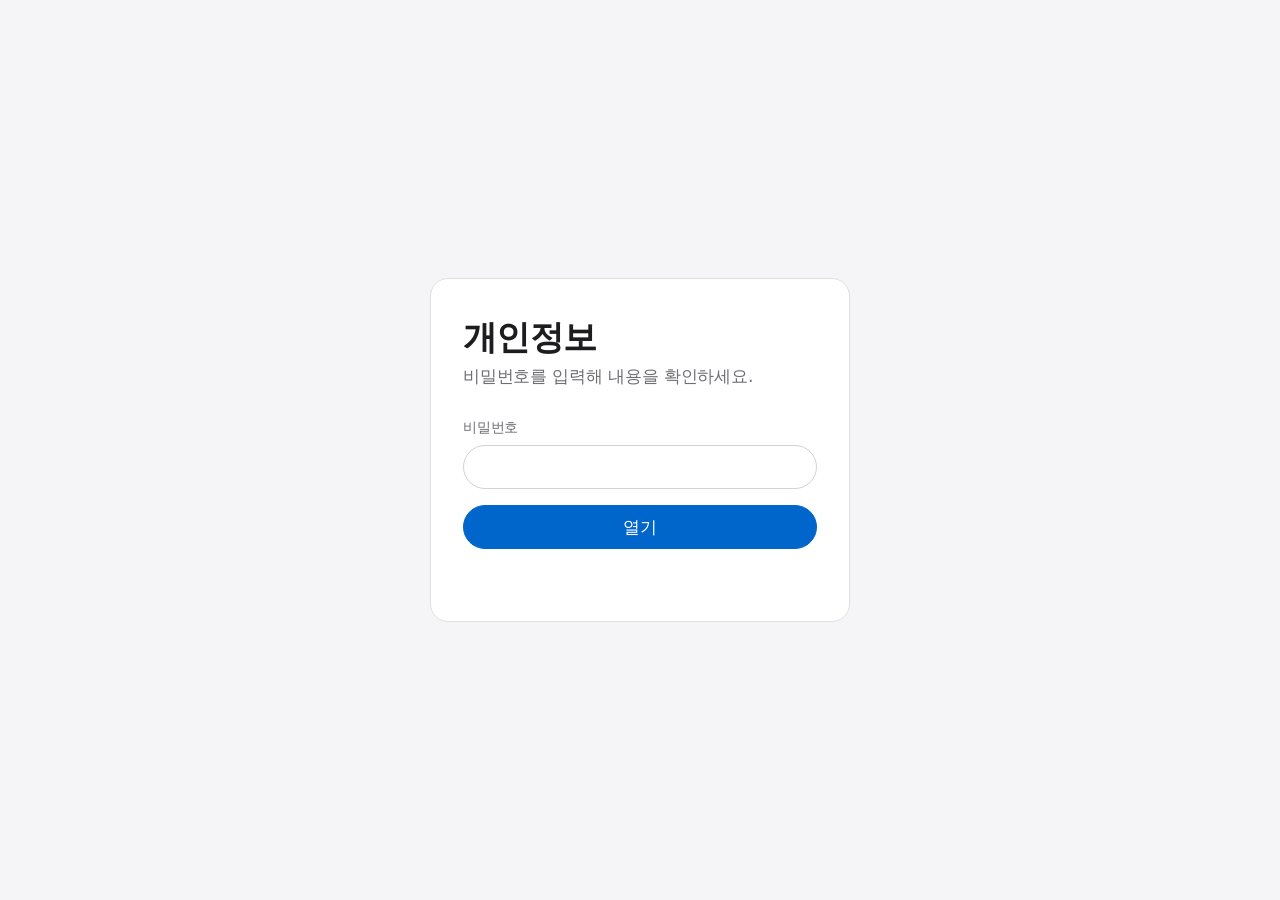
==== index.html @ 7af0570a "Load screen from src/ via API, drop template build" ====
<!doctype html><html lang="ko"><head><meta charset="utf-8"><meta name="viewport" content="width=device-width,initial-scale=1"><meta name="referrer" content="same-origin"><title>개인정보</title><link rel="icon" type="image/svg+xml" href="favicon.svg"><style>
*{box-sizing:border-box}[hidden]{display:none!important}body{margin:0;background:#f5f5f7;color:#1d1d1f;font:17px/1.47 'SF Pro Text',system-ui,-apple-system,BlinkMacSystemFont,'Apple SD Gothic Neo','Noto Sans KR',sans-serif;letter-spacing:-.01em;-webkit-font-smoothing:antialiased}#lockPanel{min-height:100dvh;display:grid;place-items:center;padding:24px}.card{width:min(100%,420px);background:#fff;border:1px solid #e0e0e0;border-radius:18px;padding:40px 32px}h1,h2{font-family:'SF Pro Display',system-ui,-apple-system,BlinkMacSystemFont,'Apple SD Gothic Neo',sans-serif;font-weight:600;letter-spacing:-.022em}h1{font-size:34px;line-height:1.1;margin:0 0 8px}h2{font-size:21px;margin:0 0 8px}p{margin:0;color:#6e6e73}label{display:block;font-size:14px;color:#6e6e73;margin-top:28px}input{width:100%;height:44px;padding:0 20px;margin:8px 0 16px;font:inherit;border:1px solid #d2d2d7;border-radius:999px;background:#fff}input:focus{outline:2px solid #0071e3;outline-offset:1px;border-color:transparent}button{min-height:44px;padding:0 22px;font:inherit;border:1px solid #d2d2d7;background:#fff;color:#0066cc;border-radius:999px;cursor:pointer;transition:transform .1s}button:active:not(:disabled){transform:scale(.95)}button:focus-visible{outline:2px solid #0071e3;outline-offset:1px}button.primary{background:#0066cc;border-color:#0066cc;color:#fff}button:disabled{opacity:.45;cursor:wait}.wide{width:100%}.small{font-size:13px}.row{display:flex;justify-content:flex-end;gap:8px}#viewer{display:block;border:0;width:100%;height:100dvh;min-height:0}dialog{width:min(92vw,480px);padding:32px;border:1px solid #e0e0e0;border-radius:18px}dialog::backdrop{background:rgba(0,0,0,.48);-webkit-backdrop-filter:blur(8px);backdrop-filter:blur(8px)}#unlockStatus{min-height:20px;color:#c4291c;margin-top:12px;font-size:14px}@media(max-width:640px){.card{padding:32px 24px}h1{font-size:28px}}
</style></head><body><section id="lockPanel"><div class="card"><h1>개인정보</h1><p>비밀번호를 입력해 내용을 확인하세요.</p><form id="unlockForm"><label for="password">비밀번호</label><input id="password" type="password" autocomplete="current-password" required><button id="unlock" class="primary wide">열기</button><div id="unlockStatus" role="status" aria-live="polite"></div></form></div></section><section id="workspace" hidden><iframe id="viewer" title="개인정보 관리 화면"></iframe></section><dialog id="githubAuth"><form method="dialog"><h2>GitHub 저장 연결</h2><p class="small">저장할 때 <b id="repoName"></b> 저장소의 Contents 읽기·쓰기 권한이 있는 토큰이 필요합니다. 입력한 토큰은 비밀번호로 암호화해 파일에 보관합니다. 비밀번호를 아는 사람은 저장소를 수정할 수 있습니다.</p><label for="githubToken">GitHub 토큰</label><input id="githubToken" type="password" autocomplete="off"><div class="row"><button value="cancel">취소</button><button value="connect" class="primary">연결</button></div></form></dialog><script>function bytes64(bytes){let s='';for(let i=0;i<bytes.length;i+=32768)s+=String.fromCharCode(...bytes.subarray(i,i+32768));return btoa(s)}
function unbase64(s){return Uint8Array.from(atob(s),c=>c.charCodeAt(0))}
async function passwordKey(password,salt,iterations=600000){const material=await crypto.subtle.importKey('raw',new TextEncoder().encode(password),'PBKDF2',false,['deriveKey']);return crypto.subtle.deriveKey({name:'PBKDF2',hash:'SHA-256',salt:unbase64(salt),iterations},material,{name:'AES-GCM',length:256},false,['encrypt','decrypt'])}
async function encryptHTML(html,key,salt){const iv=crypto.getRandomValues(new Uint8Array(12));const data=await crypto.subtle.encrypt({name:'AES-GCM',iv},key,new TextEncoder().encode(html));return {version:1,kdf:'PBKDF2-SHA256',iterations:600000,salt,iv:bytes64(iv),data:bytes64(new Uint8Array(data))}}
async function encryptToken(token,key){const iv=crypto.getRandomValues(new Uint8Array(12));const data=await crypto.subtle.encrypt({name:'AES-GCM',iv},key,new TextEncoder().encode(token));return {iv:bytes64(iv),data:bytes64(new Uint8Array(data))}}
async function decryptToken(value,key){const data=await crypto.subtle.decrypt({name:'AES-GCM',iv:unbase64(value.iv)},key,unbase64(value.data));return new TextDecoder().decode(data)}
async function decryptHTML(payload,key){if(payload.version!==1||payload.kdf!=='PBKDF2-SHA256'||payload.iterations!==600000)throw Error('지원하지 않는 파일 형식입니다.');const data=await crypto.subtle.decrypt({name:'AES-GCM',iv:unbase64(payload.iv)},key,unbase64(payload.data));return new TextDecoder().decode(data)}

(()=>{
 const REPO='dbsdlgur/dbsdlgurjwioefwoekf',BRANCH='master',DATA_PATH='data.enc.json',SRC_DIR='src/';
 const $=id=>document.getElementById(id),frame=$('viewer'),BASE='https://api.github.com/repos/'+REPO+'/contents/';
 let payload=null,key=null,token='',dirty=false,busy=false,revision=0,rendering=false,notice='',noticeError=false,overwrite=false;
 const CONFLICT='다른 곳에서 수정된 내용이 있습니다. 저장을 한 번 더 누르면 지금 화면 값으로 덮어씁니다.';
 $('repoName').textContent=REPO;
 const doc=()=>frame.contentDocument;
 function show(text,error=false){notice=text;noticeError=error;const el=doc()?.getElementById('saveStatus');if(el){el.textContent=text;el.style.color=error?'#c4291c':'#6e6e73';el.hidden=!text}}
 function changed(){if(rendering)return;dirty=true;revision++;if(!busy)show('')}
 function inner(){const api=frame.contentWindow?.vaultApi;if(!api)throw Error('화면을 불러오는 중입니다. 잠시 후 다시 시도하세요.');return api}
 function saveBusy(value){const button=doc()?.getElementById('saveBtn');if(button){button.disabled=value;button.textContent=value?'저장 중…':'저장'}}
 function bindViewer(){doc().getElementById('saveBtn')?.addEventListener('click',()=>save());saveBusy(busy);show(notice,noticeError)}
 function view(html,state){frame.onload=()=>{rendering=true;try{inner().load(state)}finally{rendering=false}dirty=false;revision++;bindViewer()};frame.srcdoc=html;$('lockPanel').hidden=true;$('workspace').hidden=false}
 function askToken(){const dialog=$('githubAuth');$('githubToken').value='';dialog.showModal();return new Promise(resolve=>dialog.addEventListener('close',()=>{const value=$('githubToken').value.trim();$('githubToken').value='';resolve(dialog.returnValue==='connect'&&value?value:'')},{once:true}))}
 async function credentials(){if(token)return;const value=await askToken();if(!value)throw Error('GitHub 연결을 취소했습니다.');token=value}
 async function request(path,options={}){const r=await fetch(BASE+path+(options.method?'':'?ref='+BRANCH+'&t='+Date.now()),{...options,headers:{Accept:'application/vnd.github+json','X-GitHub-Api-Version':'2022-11-28',...(token?{Authorization:'Bearer '+token}:{}),...options.headers},cache:'no-store',credentials:'omit'});if(!r.ok){if(r.status===401){token='';throw Error('GitHub 토큰을 다시 입력해 주세요.')}if(r.status===409||r.status===422){overwrite=true;throw Error(CONFLICT)}throw Error(r.status===403?'저장소의 Contents 쓰기 권한과 GitHub 요청 한도를 확인하세요.':'GitHub 요청 실패 ('+r.status+')')}return r}
 async function latestData(){const meta=await(await request(DATA_PATH)).json();if(meta.encoding!=='base64'||!meta.content)throw Error('데이터 파일을 읽지 못했습니다.');return {sha:meta.sha,payload:JSON.parse(new TextDecoder().decode(unbase64(meta.content.replace(/\s/g,''))))}}
 async function readSource(name){return(await request(SRC_DIR+name,{headers:{Accept:'application/vnd.github.raw+json'}})).text()}
 // 화면은 src/template.html에 link·script로 연결된 css·js를 그 자리에 끼워 한 HTML로 만든다. Pages가 아니라 API로 읽어 push 즉시 반영된다. template.html은 데이터와 동시에, css·js는 토큰을 푼 뒤 받는다.
 async function readTemplate(page){const names=[...new Set([...page.matchAll(/(?:href|src)="([\w.-]+\.(?:css|js))"/g)].map(m=>m[1]))],files=Object.fromEntries(await Promise.all(names.map(async n=>[n,await readSource(n)])));return page.replace(/<link rel="stylesheet" href="([\w.-]+\.css)">/g,(_,n)=>'<style>'+files[n]+'</style>').replace(/<script((?: [\w-]+="[^"]*")*) src="([\w.-]+\.js)"><\/script>/g,(_,attrs,n)=>'<script'+attrs+'>'+files[n]+'<\/script>')}
 function parseState(text){const state=JSON.parse(text);if(!state||state.schema!==1)throw Error('지원하지 않는 데이터 형식입니다.');return state}
 async function run(fn){if(busy)return;busy=true;saveBusy(true);try{await fn()}catch(e){show(e.message,true)}finally{busy=false;saveBusy(false)}}
 async function save(){return run(async()=>{if(!key)throw Error('비밀번호로 잠금을 먼저 해제하세요.');await credentials();show('GitHub 최신 데이터 확인 중…');const current=await latestData();if(!overwrite&&JSON.stringify(current.payload)!==JSON.stringify(payload)){overwrite=true;throw Error(CONFLICT)}const snapshot={...inner().serialize(),schema:1,updatedAt:new Date().toISOString()},atRevision=revision;show('변경값을 암호화해 저장 중…');const next=await encryptHTML(JSON.stringify(snapshot),key,payload.salt);next.githubToken=await encryptToken(token,key);await(await request(DATA_PATH,{method:'PUT',headers:{'Content-Type':'application/json'},body:JSON.stringify({message:'Update encrypted vault data',branch:BRANCH,sha:current.sha,content:bytes64(new TextEncoder().encode(JSON.stringify(next)))})})).json();payload=next;overwrite=false;dirty=revision!==atRevision;frame.contentWindow?.vaultApi?.saved?.(snapshot.updatedAt);show(dirty?'저장 완료 · 저장 중 입력한 값은 한 번 더 저장하세요.':'저장 완료 · 다른 기기에서도 최신 값으로 열립니다.')})}
 $('unlockForm').onsubmit=async e=>{e.preventDefault();const button=$('unlock');button.disabled=true;$('unlockStatus').textContent='최신 데이터를 불러오고 있습니다…';try{const pageRequest=readSource('template.html');pageRequest.catch(()=>{});const current=await latestData();const candidate=await passwordKey($('password').value,current.payload.salt,current.payload.iterations);const state=parseState(await decryptHTML(current.payload,candidate));const savedToken=current.payload.githubToken?await decryptToken(current.payload.githubToken,candidate):'';token=savedToken;$('unlockStatus').textContent='화면을 불러오고 있습니다…';const page=await pageRequest,html=await readTemplate(page).catch(e=>{if(!savedToken||token)throw e;return readTemplate(page)});payload=current.payload;key=candidate;$('password').value='';view(html,state);show('')}catch(error){key=null;$('password').value='';$('unlockStatus').textContent=error.name==='OperationError'?'비밀번호가 맞지 않거나 파일이 손상되었습니다.':(error.message||'데이터를 불러오지 못했습니다.')}finally{button.disabled=false}};
 window.vaultHost={save,changed};window.addEventListener('beforeunload',e=>{if(dirty){e.preventDefault();e.returnValue=''}});
})();
</script></body></html>
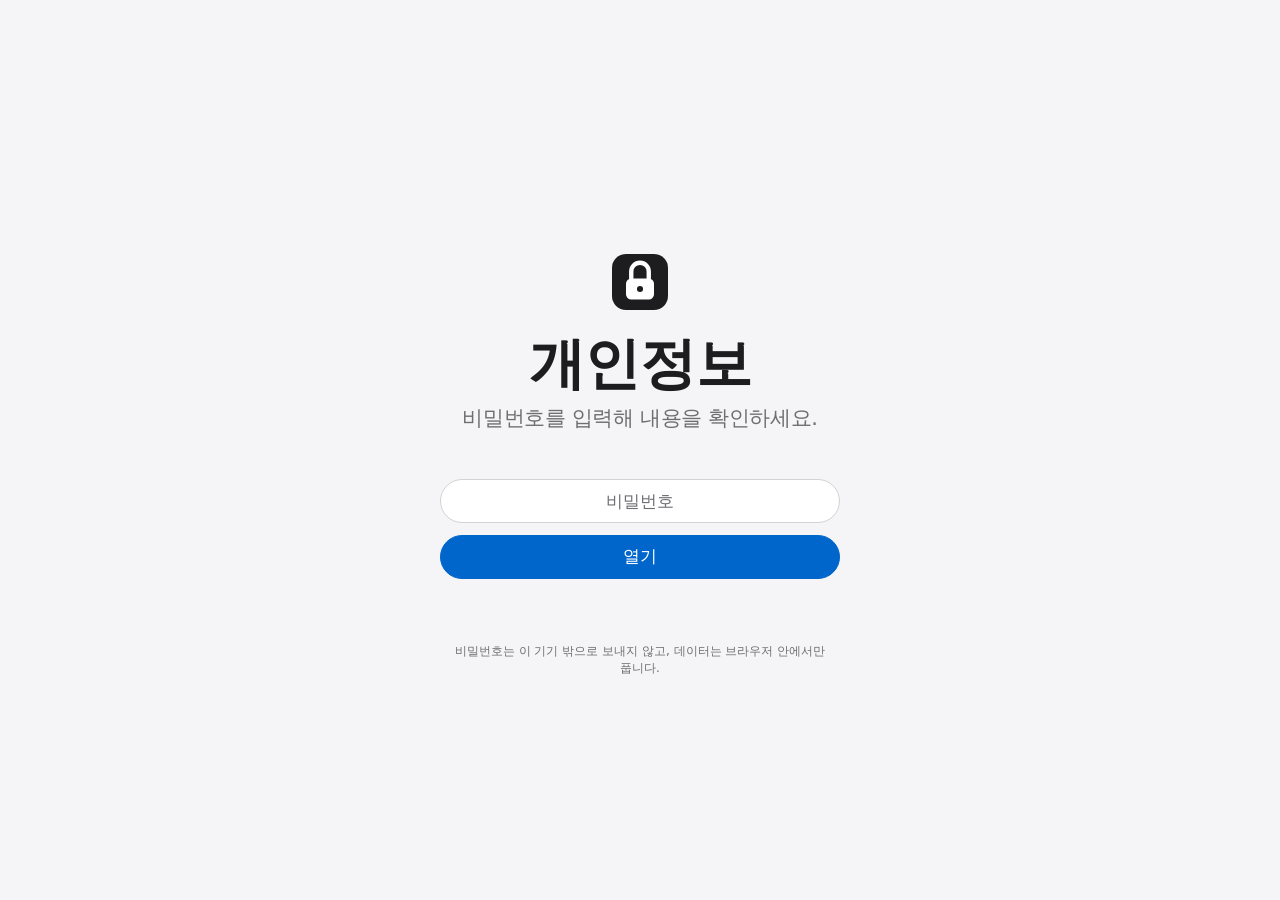
==== commit 50ced708: "EDIT restyle" ====
--- a/index.html
+++ b/index.html
@@ -1,6 +1,6 @@
 <!doctype html><html lang="ko"><head><meta charset="utf-8"><meta name="viewport" content="width=device-width,initial-scale=1"><meta name="referrer" content="same-origin"><title>개인정보</title><link rel="icon" type="image/svg+xml" href="favicon.svg"><style>
-*{box-sizing:border-box}[hidden]{display:none!important}body{margin:0;background:#f5f5f7;color:#1d1d1f;font:17px/1.47 'SF Pro Text',system-ui,-apple-system,BlinkMacSystemFont,'Apple SD Gothic Neo','Noto Sans KR',sans-serif;letter-spacing:-.01em;-webkit-font-smoothing:antialiased}#lockPanel{min-height:100dvh;display:grid;place-items:center;padding:24px}.card{width:min(100%,420px);background:#fff;border:1px solid #e0e0e0;border-radius:18px;padding:40px 32px}h1,h2{font-family:'SF Pro Display',system-ui,-apple-system,BlinkMacSystemFont,'Apple SD Gothic Neo',sans-serif;font-weight:600;letter-spacing:-.022em}h1{font-size:34px;line-height:1.1;margin:0 0 8px}h2{font-size:21px;margin:0 0 8px}p{margin:0;color:#6e6e73}label{display:block;font-size:14px;color:#6e6e73;margin-top:28px}input{width:100%;height:44px;padding:0 20px;margin:8px 0 16px;font:inherit;border:1px solid #d2d2d7;border-radius:999px;background:#fff}input:focus{outline:2px solid #0071e3;outline-offset:1px;border-color:transparent}button{min-height:44px;padding:0 22px;font:inherit;border:1px solid #d2d2d7;background:#fff;color:#0066cc;border-radius:999px;cursor:pointer;transition:transform .1s}button:active:not(:disabled){transform:scale(.95)}button:focus-visible{outline:2px solid #0071e3;outline-offset:1px}button.primary{background:#0066cc;border-color:#0066cc;color:#fff}button:disabled{opacity:.45;cursor:wait}.wide{width:100%}.small{font-size:13px}.row{display:flex;justify-content:flex-end;gap:8px}#viewer{display:block;border:0;width:100%;height:100dvh;min-height:0}dialog{width:min(92vw,480px);padding:32px;border:1px solid #e0e0e0;border-radius:18px}dialog::backdrop{background:rgba(0,0,0,.48);-webkit-backdrop-filter:blur(8px);backdrop-filter:blur(8px)}#unlockStatus{min-height:20px;color:#c4291c;margin-top:12px;font-size:14px}@media(max-width:640px){.card{padding:32px 24px}h1{font-size:28px}}
-</style></head><body><section id="lockPanel"><div class="card"><h1>개인정보</h1><p>비밀번호를 입력해 내용을 확인하세요.</p><form id="unlockForm"><label for="password">비밀번호</label><input id="password" type="password" autocomplete="current-password" required><button id="unlock" class="primary wide">열기</button><div id="unlockStatus" role="status" aria-live="polite"></div></form></div></section><section id="workspace" hidden><iframe id="viewer" title="개인정보 관리 화면"></iframe></section><dialog id="githubAuth"><form method="dialog"><h2>GitHub 저장 연결</h2><p class="small">저장할 때 <b id="repoName"></b> 저장소의 Contents 읽기·쓰기 권한이 있는 토큰이 필요합니다. 입력한 토큰은 비밀번호로 암호화해 파일에 보관합니다. 비밀번호를 아는 사람은 저장소를 수정할 수 있습니다.</p><label for="githubToken">GitHub 토큰</label><input id="githubToken" type="password" autocomplete="off"><div class="row"><button value="cancel">취소</button><button value="connect" class="primary">연결</button></div></form></dialog><script>function bytes64(bytes){let s='';for(let i=0;i<bytes.length;i+=32768)s+=String.fromCharCode(...bytes.subarray(i,i+32768));return btoa(s)}
+*{box-sizing:border-box}[hidden]{display:none!important}body{margin:0;background:#f5f5f7;color:#1d1d1f;font:17px/1.47 'SF Pro Text',system-ui,-apple-system,BlinkMacSystemFont,'Apple SD Gothic Neo','Noto Sans KR',sans-serif;letter-spacing:-.022em;word-break:keep-all;-webkit-font-smoothing:antialiased}#lockPanel{min-height:100dvh;display:flex;align-items:center;justify-content:center;padding:80px 24px 48px;text-align:center}.lock{width:min(100%,400px)}.mark{display:block;width:56px;height:56px;margin:0 auto 24px}h1,h2{font-family:'SF Pro Display',system-ui,-apple-system,BlinkMacSystemFont,'Apple SD Gothic Neo',sans-serif;font-weight:600}h1{font-size:56px;line-height:1.07;letter-spacing:-.005em;margin:0 0 12px}h2{font-size:21px;line-height:1.19;margin:0 0 8px}p{margin:0;color:#6e6e73}.tagline{font-size:21px;line-height:1.19;margin-bottom:48px}.note{margin-top:32px;font-size:12px;letter-spacing:0}.sr{position:absolute;width:1px;height:1px;overflow:hidden;clip-path:inset(50%);white-space:nowrap}label{display:block;font-size:14px;color:#6e6e73;margin-top:28px;text-align:left}input{display:block;width:100%;height:44px;padding:0 20px;margin:8px 0 16px;font:inherit;color:inherit;border:1px solid #d2d2d7;border-radius:999px;background:#fff}#password{margin:0 0 12px;text-align:center}#password::placeholder{color:#6e6e73}input:focus{outline:2px solid #0071e3;outline-offset:1px;border-color:transparent}button{min-height:44px;padding:0 22px;font:inherit;border:1px solid #d2d2d7;background:#fff;color:#0066cc;border-radius:999px;cursor:pointer;transition:transform .1s}button:active:not(:disabled){transform:scale(.95)}button:focus-visible{outline:2px solid #0071e3;outline-offset:1px}button.primary{background:#0066cc;border-color:#0066cc;color:#fff}button:disabled{opacity:.45;cursor:wait}.wide{width:100%}.small{font-size:13px}.row{display:flex;justify-content:flex-end;gap:8px}#viewer{display:block;border:0;width:100%;height:100dvh;min-height:0}dialog{width:min(92vw,480px);padding:32px;border:1px solid #e0e0e0;border-radius:18px}dialog::backdrop{background:rgba(0,0,0,.48);-webkit-backdrop-filter:blur(8px);backdrop-filter:blur(8px)}#unlockStatus{min-height:20px;color:#c4291c;margin-top:12px;font-size:14px}@media(max-width:1068px){h1{font-size:40px;line-height:1.1}}@media(max-width:640px){h1{font-size:34px}.tagline{margin-bottom:40px}}@media(max-width:419px){#lockPanel{padding:48px 20px 32px}h1{font-size:28px}.tagline{font-size:17px;line-height:1.47}}
+</style></head><body><section id="lockPanel"><div class="lock"><svg class="mark" viewBox="0 0 64 64" aria-hidden="true"><rect width="64" height="64" rx="16" fill="#1d1d1f"/><path d="M22 28v-8a10 10 0 0 1 20 0v8" fill="none" stroke="#fff" stroke-width="5" stroke-linecap="round"/><rect x="16" y="28" width="32" height="24" rx="6" fill="#fff"/><circle cx="32" cy="40" r="3.5" fill="#1d1d1f"/></svg><h1>개인정보</h1><p class="tagline">비밀번호를 입력해 내용을 확인하세요.</p><form id="unlockForm"><label for="password" class="sr">비밀번호</label><input id="password" type="password" placeholder="비밀번호" autocomplete="current-password" required><button id="unlock" class="primary wide">열기</button><div id="unlockStatus" role="status" aria-live="polite"></div></form><p class="note">비밀번호는 이 기기 밖으로 보내지 않고, 데이터는 브라우저 안에서만 풉니다.</p></div></section><section id="workspace" hidden><iframe id="viewer" title="개인정보 관리 화면"></iframe></section><dialog id="githubAuth"><form method="dialog"><h2>GitHub 저장 연결</h2><p class="small">저장할 때 <b id="repoName"></b> 저장소의 Contents 읽기·쓰기 권한이 있는 토큰이 필요합니다. 입력한 토큰은 비밀번호로 암호화해 파일에 보관합니다. 비밀번호를 아는 사람은 저장소를 수정할 수 있습니다.</p><label for="githubToken">GitHub 토큰</label><input id="githubToken" type="password" autocomplete="off"><div class="row"><button value="cancel">취소</button><button value="connect" class="primary">연결</button></div></form></dialog><script>function bytes64(bytes){let s='';for(let i=0;i<bytes.length;i+=32768)s+=String.fromCharCode(...bytes.subarray(i,i+32768));return btoa(s)}
 function unbase64(s){return Uint8Array.from(atob(s),c=>c.charCodeAt(0))}
 async function passwordKey(password,salt,iterations=600000){const material=await crypto.subtle.importKey('raw',new TextEncoder().encode(password),'PBKDF2',false,['deriveKey']);return crypto.subtle.deriveKey({name:'PBKDF2',hash:'SHA-256',salt:unbase64(salt),iterations},material,{name:'AES-GCM',length:256},false,['encrypt','decrypt'])}
 async function encryptHTML(html,key,salt){const iv=crypto.getRandomValues(new Uint8Array(12));const data=await crypto.subtle.encrypt({name:'AES-GCM',iv},key,new TextEncoder().encode(html));return {version:1,kdf:'PBKDF2-SHA256',iterations:600000,salt,iv:bytes64(iv),data:bytes64(new Uint8Array(data))}}
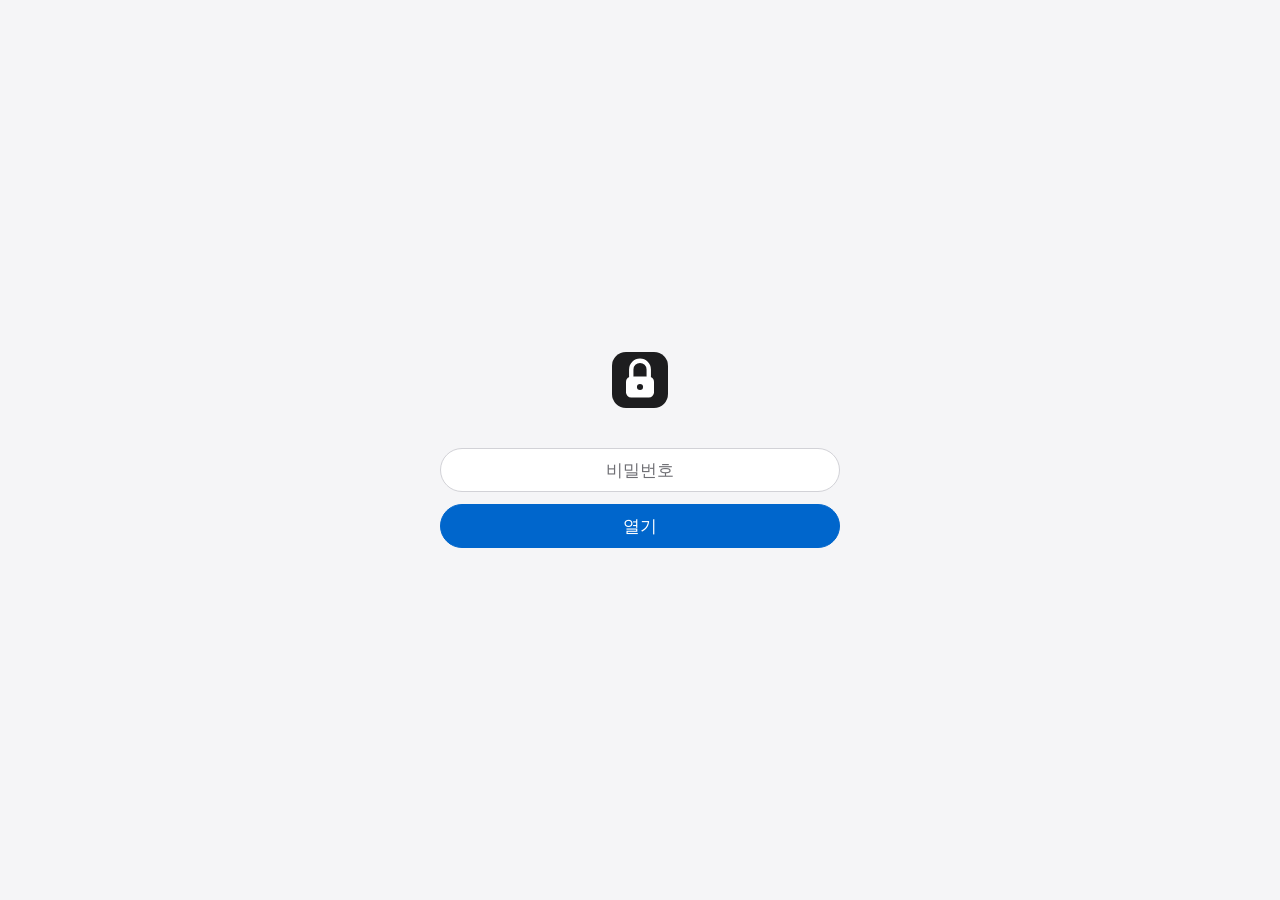
==== commit 7baf8cbf: "EDIT login" ====
--- a/index.html
+++ b/index.html
@@ -1,6 +1,6 @@
 <!doctype html><html lang="ko"><head><meta charset="utf-8"><meta name="viewport" content="width=device-width,initial-scale=1"><meta name="referrer" content="same-origin"><title>개인정보</title><link rel="icon" type="image/svg+xml" href="favicon.svg"><style>
-*{box-sizing:border-box}[hidden]{display:none!important}body{margin:0;background:#f5f5f7;color:#1d1d1f;font:17px/1.47 'SF Pro Text',system-ui,-apple-system,BlinkMacSystemFont,'Apple SD Gothic Neo','Noto Sans KR',sans-serif;letter-spacing:-.022em;word-break:keep-all;-webkit-font-smoothing:antialiased}#lockPanel{min-height:100dvh;display:flex;align-items:center;justify-content:center;padding:80px 24px 48px;text-align:center}.lock{width:min(100%,400px)}.mark{display:block;width:56px;height:56px;margin:0 auto 24px}h1,h2{font-family:'SF Pro Display',system-ui,-apple-system,BlinkMacSystemFont,'Apple SD Gothic Neo',sans-serif;font-weight:600}h1{font-size:56px;line-height:1.07;letter-spacing:-.005em;margin:0 0 12px}h2{font-size:21px;line-height:1.19;margin:0 0 8px}p{margin:0;color:#6e6e73}.tagline{font-size:21px;line-height:1.19;margin-bottom:48px}.note{margin-top:32px;font-size:12px;letter-spacing:0}.sr{position:absolute;width:1px;height:1px;overflow:hidden;clip-path:inset(50%);white-space:nowrap}label{display:block;font-size:14px;color:#6e6e73;margin-top:28px;text-align:left}input{display:block;width:100%;height:44px;padding:0 20px;margin:8px 0 16px;font:inherit;color:inherit;border:1px solid #d2d2d7;border-radius:999px;background:#fff}#password{margin:0 0 12px;text-align:center}#password::placeholder{color:#6e6e73}input:focus{outline:2px solid #0071e3;outline-offset:1px;border-color:transparent}button{min-height:44px;padding:0 22px;font:inherit;border:1px solid #d2d2d7;background:#fff;color:#0066cc;border-radius:999px;cursor:pointer;transition:transform .1s}button:active:not(:disabled){transform:scale(.95)}button:focus-visible{outline:2px solid #0071e3;outline-offset:1px}button.primary{background:#0066cc;border-color:#0066cc;color:#fff}button:disabled{opacity:.45;cursor:wait}.wide{width:100%}.small{font-size:13px}.row{display:flex;justify-content:flex-end;gap:8px}#viewer{display:block;border:0;width:100%;height:100dvh;min-height:0}dialog{width:min(92vw,480px);padding:32px;border:1px solid #e0e0e0;border-radius:18px}dialog::backdrop{background:rgba(0,0,0,.48);-webkit-backdrop-filter:blur(8px);backdrop-filter:blur(8px)}#unlockStatus{min-height:20px;color:#c4291c;margin-top:12px;font-size:14px}@media(max-width:1068px){h1{font-size:40px;line-height:1.1}}@media(max-width:640px){h1{font-size:34px}.tagline{margin-bottom:40px}}@media(max-width:419px){#lockPanel{padding:48px 20px 32px}h1{font-size:28px}.tagline{font-size:17px;line-height:1.47}}
-</style></head><body><section id="lockPanel"><div class="lock"><svg class="mark" viewBox="0 0 64 64" aria-hidden="true"><rect width="64" height="64" rx="16" fill="#1d1d1f"/><path d="M22 28v-8a10 10 0 0 1 20 0v8" fill="none" stroke="#fff" stroke-width="5" stroke-linecap="round"/><rect x="16" y="28" width="32" height="24" rx="6" fill="#fff"/><circle cx="32" cy="40" r="3.5" fill="#1d1d1f"/></svg><h1>개인정보</h1><p class="tagline">비밀번호를 입력해 내용을 확인하세요.</p><form id="unlockForm"><label for="password" class="sr">비밀번호</label><input id="password" type="password" placeholder="비밀번호" autocomplete="current-password" required><button id="unlock" class="primary wide">열기</button><div id="unlockStatus" role="status" aria-live="polite"></div></form><p class="note">비밀번호는 이 기기 밖으로 보내지 않고, 데이터는 브라우저 안에서만 풉니다.</p></div></section><section id="workspace" hidden><iframe id="viewer" title="개인정보 관리 화면"></iframe></section><dialog id="githubAuth"><form method="dialog"><h2>GitHub 저장 연결</h2><p class="small">저장할 때 <b id="repoName"></b> 저장소의 Contents 읽기·쓰기 권한이 있는 토큰이 필요합니다. 입력한 토큰은 비밀번호로 암호화해 파일에 보관합니다. 비밀번호를 아는 사람은 저장소를 수정할 수 있습니다.</p><label for="githubToken">GitHub 토큰</label><input id="githubToken" type="password" autocomplete="off"><div class="row"><button value="cancel">취소</button><button value="connect" class="primary">연결</button></div></form></dialog><script>function bytes64(bytes){let s='';for(let i=0;i<bytes.length;i+=32768)s+=String.fromCharCode(...bytes.subarray(i,i+32768));return btoa(s)}
+*{box-sizing:border-box}[hidden]{display:none!important}body{margin:0;background:#f5f5f7;color:#1d1d1f;font:17px/1.47 'SF Pro Text',system-ui,-apple-system,BlinkMacSystemFont,'Apple SD Gothic Neo','Noto Sans KR',sans-serif;letter-spacing:-.022em;word-break:keep-all;-webkit-font-smoothing:antialiased}#lockPanel{min-height:100dvh;display:flex;align-items:center;justify-content:center;padding:80px 24px 48px;text-align:center}.lock{width:min(100%,400px)}.mark{display:block;width:56px;height:56px;margin:0 auto 40px}h2{font-family:'SF Pro Display',system-ui,-apple-system,BlinkMacSystemFont,'Apple SD Gothic Neo',sans-serif;font-weight:600}h2{font-size:21px;line-height:1.19;margin:0 0 8px}p{margin:0;color:#6e6e73}.sr{position:absolute;width:1px;height:1px;overflow:hidden;clip-path:inset(50%);white-space:nowrap}label{display:block;font-size:14px;color:#6e6e73;margin-top:28px;text-align:left}input{display:block;width:100%;height:44px;padding:0 20px;margin:8px 0 16px;font:inherit;color:inherit;border:1px solid #d2d2d7;border-radius:999px;background:#fff}#password{margin:0 0 12px;text-align:center}#password::placeholder{color:#6e6e73}input:focus{outline:2px solid #0071e3;outline-offset:1px;border-color:transparent}button{min-height:44px;padding:0 22px;font:inherit;border:1px solid #d2d2d7;background:#fff;color:#0066cc;border-radius:999px;cursor:pointer;transition:transform .1s}button:active:not(:disabled){transform:scale(.95)}button:focus-visible{outline:2px solid #0071e3;outline-offset:1px}button.primary{background:#0066cc;border-color:#0066cc;color:#fff}button:disabled{opacity:.45;cursor:wait}.wide{width:100%}.small{font-size:13px}.row{display:flex;justify-content:flex-end;gap:8px}#viewer{display:block;border:0;width:100%;height:100dvh;min-height:0}dialog{width:min(92vw,480px);padding:32px;border:1px solid #e0e0e0;border-radius:18px}dialog::backdrop{background:rgba(0,0,0,.48);-webkit-backdrop-filter:blur(8px);backdrop-filter:blur(8px)}#unlockStatus{min-height:20px;color:#c4291c;margin-top:12px;font-size:14px}@media(max-width:419px){#lockPanel{padding:48px 20px 32px}}
+</style></head><body><section id="lockPanel"><div class="lock"><svg class="mark" viewBox="0 0 64 64" aria-hidden="true"><rect width="64" height="64" rx="16" fill="#1d1d1f"/><path d="M22 28v-8a10 10 0 0 1 20 0v8" fill="none" stroke="#fff" stroke-width="5" stroke-linecap="round"/><rect x="16" y="28" width="32" height="24" rx="6" fill="#fff"/><circle cx="32" cy="40" r="3.5" fill="#1d1d1f"/></svg><form id="unlockForm" aria-label="개인정보 잠금 해제"><label for="password" class="sr">비밀번호</label><input id="password" type="password" placeholder="비밀번호" autocomplete="current-password" required><button id="unlock" class="primary wide">열기</button><div id="unlockStatus" role="status" aria-live="polite"></div></form></div></section><section id="workspace" hidden><iframe id="viewer" title="개인정보 관리 화면"></iframe></section><dialog id="githubAuth"><form method="dialog"><h2>GitHub 저장 연결</h2><p class="small">저장할 때 <b id="repoName"></b> 저장소의 Contents 읽기·쓰기 권한이 있는 토큰이 필요합니다. 입력한 토큰은 비밀번호로 암호화해 파일에 보관합니다. 비밀번호를 아는 사람은 저장소를 수정할 수 있습니다.</p><label for="githubToken">GitHub 토큰</label><input id="githubToken" type="password" autocomplete="off"><div class="row"><button value="cancel">취소</button><button value="connect" class="primary">연결</button></div></form></dialog><script>function bytes64(bytes){let s='';for(let i=0;i<bytes.length;i+=32768)s+=String.fromCharCode(...bytes.subarray(i,i+32768));return btoa(s)}
 function unbase64(s){return Uint8Array.from(atob(s),c=>c.charCodeAt(0))}
 async function passwordKey(password,salt,iterations=600000){const material=await crypto.subtle.importKey('raw',new TextEncoder().encode(password),'PBKDF2',false,['deriveKey']);return crypto.subtle.deriveKey({name:'PBKDF2',hash:'SHA-256',salt:unbase64(salt),iterations},material,{name:'AES-GCM',length:256},false,['encrypt','decrypt'])}
 async function encryptHTML(html,key,salt){const iv=crypto.getRandomValues(new Uint8Array(12));const data=await crypto.subtle.encrypt({name:'AES-GCM',iv},key,new TextEncoder().encode(html));return {version:1,kdf:'PBKDF2-SHA256',iterations:600000,salt,iv:bytes64(iv),data:bytes64(new Uint8Array(data))}}
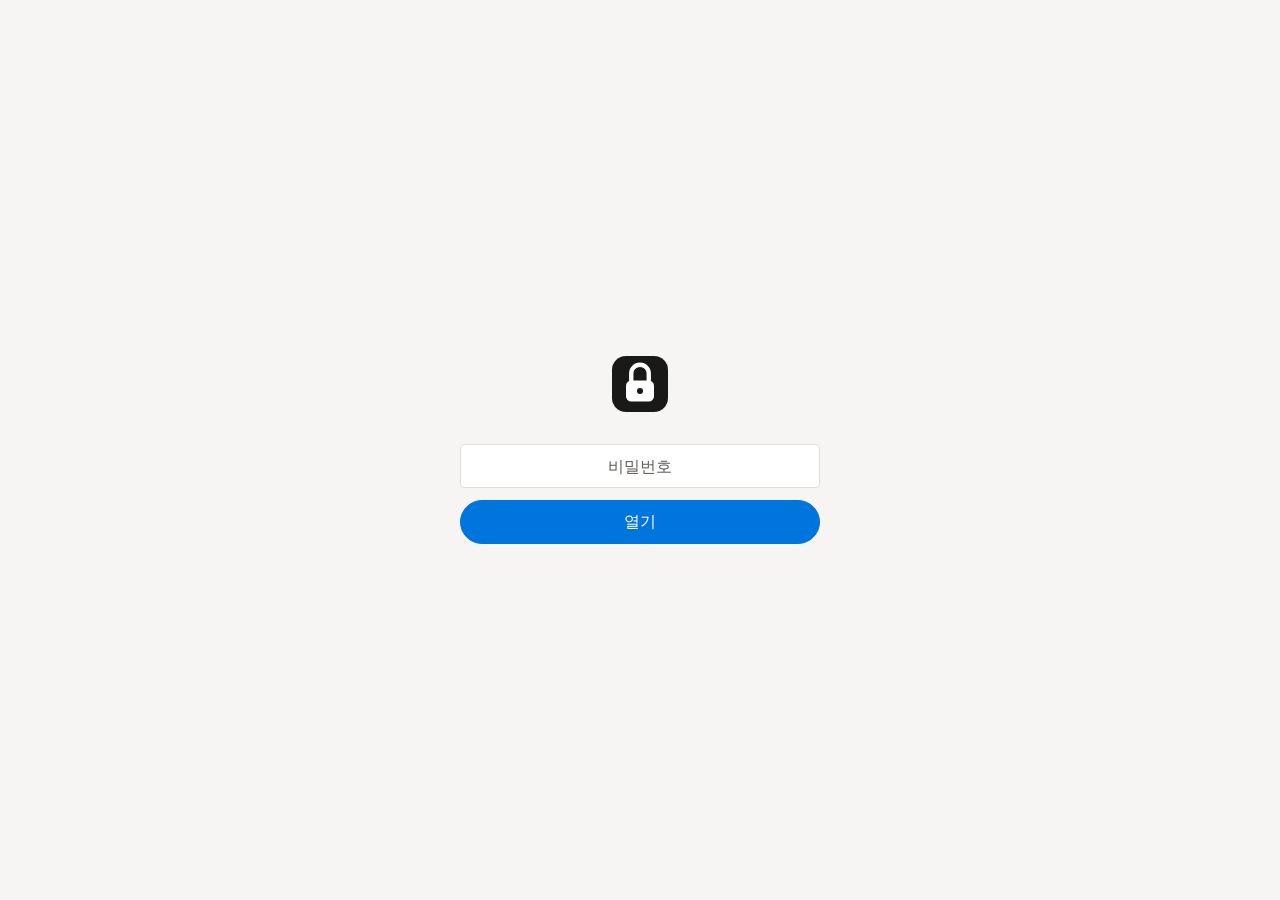
==== commit 4b24ed4d: "EDIT design md/ notion" ====
--- a/index.html
+++ b/index.html
@@ -1,6 +1,6 @@
-<!doctype html><html lang="ko"><head><meta charset="utf-8"><meta name="viewport" content="width=device-width,initial-scale=1"><meta name="referrer" content="same-origin"><title>개인정보</title><link rel="icon" type="image/svg+xml" href="favicon.svg"><style>
-*{box-sizing:border-box}[hidden]{display:none!important}body{margin:0;background:#f5f5f7;color:#1d1d1f;font:17px/1.47 'SF Pro Text',system-ui,-apple-system,BlinkMacSystemFont,'Apple SD Gothic Neo','Noto Sans KR',sans-serif;letter-spacing:-.022em;word-break:keep-all;-webkit-font-smoothing:antialiased}#lockPanel{min-height:100dvh;display:flex;align-items:center;justify-content:center;padding:80px 24px 48px;text-align:center}.lock{width:min(100%,400px)}.mark{display:block;width:56px;height:56px;margin:0 auto 40px}h2{font-family:'SF Pro Display',system-ui,-apple-system,BlinkMacSystemFont,'Apple SD Gothic Neo',sans-serif;font-weight:600}h2{font-size:21px;line-height:1.19;margin:0 0 8px}p{margin:0;color:#6e6e73}.sr{position:absolute;width:1px;height:1px;overflow:hidden;clip-path:inset(50%);white-space:nowrap}label{display:block;font-size:14px;color:#6e6e73;margin-top:28px;text-align:left}input{display:block;width:100%;height:44px;padding:0 20px;margin:8px 0 16px;font:inherit;color:inherit;border:1px solid #d2d2d7;border-radius:999px;background:#fff}#password{margin:0 0 12px;text-align:center}#password::placeholder{color:#6e6e73}input:focus{outline:2px solid #0071e3;outline-offset:1px;border-color:transparent}button{min-height:44px;padding:0 22px;font:inherit;border:1px solid #d2d2d7;background:#fff;color:#0066cc;border-radius:999px;cursor:pointer;transition:transform .1s}button:active:not(:disabled){transform:scale(.95)}button:focus-visible{outline:2px solid #0071e3;outline-offset:1px}button.primary{background:#0066cc;border-color:#0066cc;color:#fff}button:disabled{opacity:.45;cursor:wait}.wide{width:100%}.small{font-size:13px}.row{display:flex;justify-content:flex-end;gap:8px}#viewer{display:block;border:0;width:100%;height:100dvh;min-height:0}dialog{width:min(92vw,480px);padding:32px;border:1px solid #e0e0e0;border-radius:18px}dialog::backdrop{background:rgba(0,0,0,.48);-webkit-backdrop-filter:blur(8px);backdrop-filter:blur(8px)}#unlockStatus{min-height:20px;color:#c4291c;margin-top:12px;font-size:14px}@media(max-width:419px){#lockPanel{padding:48px 20px 32px}}
-</style></head><body><section id="lockPanel"><div class="lock"><svg class="mark" viewBox="0 0 64 64" aria-hidden="true"><rect width="64" height="64" rx="16" fill="#1d1d1f"/><path d="M22 28v-8a10 10 0 0 1 20 0v8" fill="none" stroke="#fff" stroke-width="5" stroke-linecap="round"/><rect x="16" y="28" width="32" height="24" rx="6" fill="#fff"/><circle cx="32" cy="40" r="3.5" fill="#1d1d1f"/></svg><form id="unlockForm" aria-label="개인정보 잠금 해제"><label for="password" class="sr">비밀번호</label><input id="password" type="password" placeholder="비밀번호" autocomplete="current-password" required><button id="unlock" class="primary wide">열기</button><div id="unlockStatus" role="status" aria-live="polite"></div></form></div></section><section id="workspace" hidden><iframe id="viewer" title="개인정보 관리 화면"></iframe></section><dialog id="githubAuth"><form method="dialog"><h2>GitHub 저장 연결</h2><p class="small">저장할 때 <b id="repoName"></b> 저장소의 Contents 읽기·쓰기 권한이 있는 토큰이 필요합니다. 입력한 토큰은 비밀번호로 암호화해 파일에 보관합니다. 비밀번호를 아는 사람은 저장소를 수정할 수 있습니다.</p><label for="githubToken">GitHub 토큰</label><input id="githubToken" type="password" autocomplete="off"><div class="row"><button value="cancel">취소</button><button value="connect" class="primary">연결</button></div></form></dialog><script>function bytes64(bytes){let s='';for(let i=0;i<bytes.length;i+=32768)s+=String.fromCharCode(...bytes.subarray(i,i+32768));return btoa(s)}
+<!doctype html><html lang="ko"><head><meta charset="utf-8"><meta name="viewport" content="width=device-width,initial-scale=1"><meta name="referrer" content="same-origin"><title>&#8203;</title><link rel="icon" type="image/svg+xml" href="favicon.svg"><style>
+*{box-sizing:border-box}[hidden]{display:none!important}body{margin:0;background:#f6f5f4;color:rgba(0,0,0,.95);font:16px/1.5 'Inter','NotionInter',-apple-system,BlinkMacSystemFont,system-ui,'Apple SD Gothic Neo','Pretendard','Noto Sans KR','Segoe UI',Helvetica,Arial,sans-serif;font-feature-settings:'lnum','locl';word-break:keep-all;-webkit-font-smoothing:antialiased}#lockPanel{min-height:100dvh;display:flex;align-items:center;justify-content:center;padding:80px 24px 48px;text-align:center}.lock{width:min(100%,360px)}.mark{display:block;width:56px;height:56px;margin:0 auto 32px}h2{font-family:'Inter','NotionInter',-apple-system,BlinkMacSystemFont,system-ui,'Apple SD Gothic Neo','Pretendard','Noto Sans KR','Segoe UI',Helvetica,Arial,sans-serif;font-weight:600}h2{font-size:22px;line-height:1.27;letter-spacing:-.25px;margin:0 0 8px}p{margin:0;color:#615d59}.sr{position:absolute;width:1px;height:1px;overflow:hidden;clip-path:inset(50%);white-space:nowrap}label{display:block;font-size:14px;color:#615d59;margin-top:24px;text-align:left}input{display:block;width:100%;height:44px;padding:0 12px;margin:8px 0 16px;font:inherit;color:inherit;border:1px solid #dddddd;border-radius:4px;background:#fff}#password{margin:0 0 12px;text-align:center}#password::placeholder{color:#615d59}input:focus{outline:2px solid #0075de;outline-offset:0;border-color:transparent}button{min-height:44px;padding:0 20px;font:inherit;font-weight:500;border:1px solid #dddddd;background:#fff;color:rgba(0,0,0,.95);border-radius:8px;cursor:pointer;transition:background-color .15s ease,transform .1s ease}button:hover{background:#fbfaf9}button:active:not(:disabled){transform:scale(.95)}button:focus-visible{outline:2px solid #0075de;outline-offset:2px}button.primary{background:#0075de;border-color:#0075de;color:#fff;border-radius:999px}button.primary:hover{background:#005bab;border-color:#005bab}button:disabled{opacity:.45;cursor:wait}.wide{width:100%}.small{font-size:14px}.row{display:flex;justify-content:flex-end;gap:8px}#viewer{display:block;border:0;width:100%;height:100dvh;min-height:0}dialog{width:min(92vw,480px);padding:24px;border:0;border-radius:16px;box-shadow:0 0 0 1px rgba(0,0,0,.04),0 3px 6px rgba(0,0,0,.02),0 9px 24px rgba(0,0,0,.04),0 23px 52px rgba(0,0,0,.05)}dialog::backdrop{background:rgba(15,15,15,.3)}#unlockStatus{min-height:20px;color:#c4321f;margin-top:12px;font-size:14px}@media(max-width:419px){#lockPanel{padding:48px 20px 32px}}
+</style></head><body><section id="lockPanel"><div class="lock"><svg class="mark" viewBox="0 0 64 64" aria-hidden="true"><rect width="64" height="64" rx="16" fill="#191918"/><path d="M22 28v-8a10 10 0 0 1 20 0v8" fill="none" stroke="#fff" stroke-width="5" stroke-linecap="round"/><rect x="16" y="28" width="32" height="24" rx="6" fill="#fff"/><circle cx="32" cy="40" r="3.5" fill="#191918"/></svg><form id="unlockForm" aria-label="개인정보 잠금 해제"><label for="password" class="sr">비밀번호</label><input id="password" type="password" placeholder="비밀번호" autocomplete="current-password" required><button id="unlock" class="primary wide">열기</button><div id="unlockStatus" role="status" aria-live="polite"></div></form></div></section><section id="workspace" hidden><iframe id="viewer" title="개인정보 관리 화면"></iframe></section><dialog id="githubAuth"><form method="dialog"><h2>GitHub 저장 연결</h2><p class="small">저장할 때 <b id="repoName"></b> 저장소의 Contents 읽기·쓰기 권한이 있는 토큰이 필요합니다. 입력한 토큰은 비밀번호로 암호화해 파일에 보관합니다. 비밀번호를 아는 사람은 저장소를 수정할 수 있습니다.</p><label for="githubToken">GitHub 토큰</label><input id="githubToken" type="password" autocomplete="off"><div class="row"><button value="cancel">취소</button><button value="connect" class="primary">연결</button></div></form></dialog><script>function bytes64(bytes){let s='';for(let i=0;i<bytes.length;i+=32768)s+=String.fromCharCode(...bytes.subarray(i,i+32768));return btoa(s)}
 function unbase64(s){return Uint8Array.from(atob(s),c=>c.charCodeAt(0))}
 async function passwordKey(password,salt,iterations=600000){const material=await crypto.subtle.importKey('raw',new TextEncoder().encode(password),'PBKDF2',false,['deriveKey']);return crypto.subtle.deriveKey({name:'PBKDF2',hash:'SHA-256',salt:unbase64(salt),iterations},material,{name:'AES-GCM',length:256},false,['encrypt','decrypt'])}
 async function encryptHTML(html,key,salt){const iv=crypto.getRandomValues(new Uint8Array(12));const data=await crypto.subtle.encrypt({name:'AES-GCM',iv},key,new TextEncoder().encode(html));return {version:1,kdf:'PBKDF2-SHA256',iterations:600000,salt,iv:bytes64(iv),data:bytes64(new Uint8Array(data))}}
@@ -15,7 +15,7 @@
  const CONFLICT='다른 곳에서 수정된 내용이 있습니다. 저장을 한 번 더 누르면 지금 화면 값으로 덮어씁니다.';
  $('repoName').textContent=REPO;
  const doc=()=>frame.contentDocument;
- function show(text,error=false){notice=text;noticeError=error;const el=doc()?.getElementById('saveStatus');if(el){el.textContent=text;el.style.color=error?'#c4291c':'#6e6e73';el.hidden=!text}}
+ function show(text,error=false){notice=text;noticeError=error;const el=doc()?.getElementById('saveStatus');if(el){const result=error?'error':text.startsWith('저장 완료')?'success':'';el.dataset.result=result;el.textContent=result==='error'?'실패':result==='success'?'성공':'';el.title=text;el.setAttribute('aria-label',result==='error'?'저장 실패: '+text:result==='success'?text:'');el.hidden=!result}}
  function changed(){if(rendering)return;dirty=true;revision++;if(!busy)show('')}
  function inner(){const api=frame.contentWindow?.vaultApi;if(!api)throw Error('화면을 불러오는 중입니다. 잠시 후 다시 시도하세요.');return api}
  function saveBusy(value){const button=doc()?.getElementById('saveBtn');if(button){button.disabled=value;button.textContent=value?'저장 중…':'저장'}}
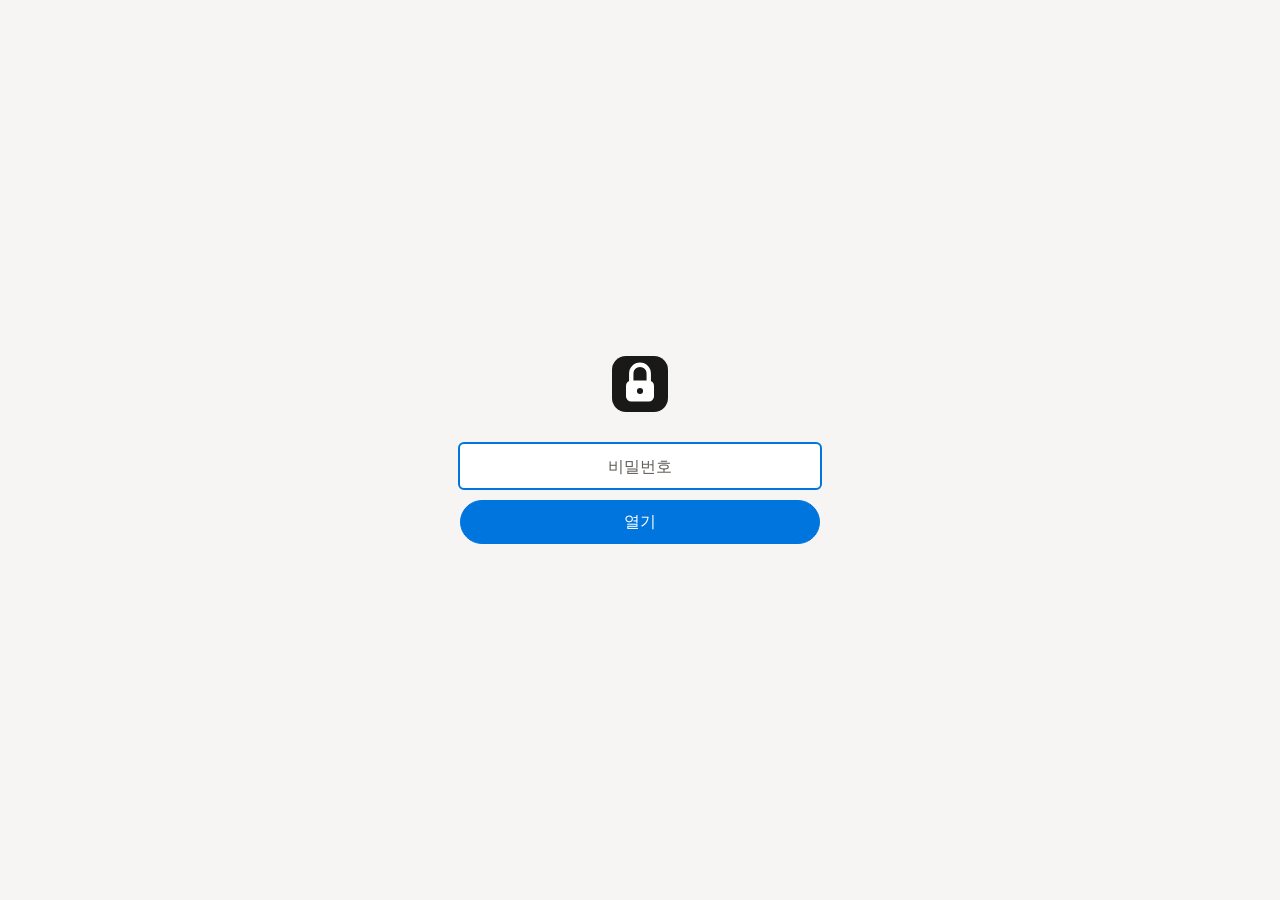
==== commit 0e8d1096: "EDIT autofocus" ====
--- a/index.html
+++ b/index.html
@@ -1,6 +1,6 @@
 <!doctype html><html lang="ko"><head><meta charset="utf-8"><meta name="viewport" content="width=device-width,initial-scale=1"><meta name="referrer" content="same-origin"><title>&#8203;</title><link rel="icon" type="image/svg+xml" href="favicon.svg"><style>
 *{box-sizing:border-box}[hidden]{display:none!important}body{margin:0;background:#f6f5f4;color:rgba(0,0,0,.95);font:16px/1.5 'Inter','NotionInter',-apple-system,BlinkMacSystemFont,system-ui,'Apple SD Gothic Neo','Pretendard','Noto Sans KR','Segoe UI',Helvetica,Arial,sans-serif;font-feature-settings:'lnum','locl';word-break:keep-all;-webkit-font-smoothing:antialiased}#lockPanel{min-height:100dvh;display:flex;align-items:center;justify-content:center;padding:80px 24px 48px;text-align:center}.lock{width:min(100%,360px)}.mark{display:block;width:56px;height:56px;margin:0 auto 32px}h2{font-family:'Inter','NotionInter',-apple-system,BlinkMacSystemFont,system-ui,'Apple SD Gothic Neo','Pretendard','Noto Sans KR','Segoe UI',Helvetica,Arial,sans-serif;font-weight:600}h2{font-size:22px;line-height:1.27;letter-spacing:-.25px;margin:0 0 8px}p{margin:0;color:#615d59}.sr{position:absolute;width:1px;height:1px;overflow:hidden;clip-path:inset(50%);white-space:nowrap}label{display:block;font-size:14px;color:#615d59;margin-top:24px;text-align:left}input{display:block;width:100%;height:44px;padding:0 12px;margin:8px 0 16px;font:inherit;color:inherit;border:1px solid #dddddd;border-radius:4px;background:#fff}#password{margin:0 0 12px;text-align:center}#password::placeholder{color:#615d59}input:focus{outline:2px solid #0075de;outline-offset:0;border-color:transparent}button{min-height:44px;padding:0 20px;font:inherit;font-weight:500;border:1px solid #dddddd;background:#fff;color:rgba(0,0,0,.95);border-radius:8px;cursor:pointer;transition:background-color .15s ease,transform .1s ease}button:hover{background:#fbfaf9}button:active:not(:disabled){transform:scale(.95)}button:focus-visible{outline:2px solid #0075de;outline-offset:2px}button.primary{background:#0075de;border-color:#0075de;color:#fff;border-radius:999px}button.primary:hover{background:#005bab;border-color:#005bab}button:disabled{opacity:.45;cursor:wait}.wide{width:100%}.small{font-size:14px}.row{display:flex;justify-content:flex-end;gap:8px}#viewer{display:block;border:0;width:100%;height:100dvh;min-height:0}dialog{width:min(92vw,480px);padding:24px;border:0;border-radius:16px;box-shadow:0 0 0 1px rgba(0,0,0,.04),0 3px 6px rgba(0,0,0,.02),0 9px 24px rgba(0,0,0,.04),0 23px 52px rgba(0,0,0,.05)}dialog::backdrop{background:rgba(15,15,15,.3)}#unlockStatus{min-height:20px;color:#c4321f;margin-top:12px;font-size:14px}@media(max-width:419px){#lockPanel{padding:48px 20px 32px}}
-</style></head><body><section id="lockPanel"><div class="lock"><svg class="mark" viewBox="0 0 64 64" aria-hidden="true"><rect width="64" height="64" rx="16" fill="#191918"/><path d="M22 28v-8a10 10 0 0 1 20 0v8" fill="none" stroke="#fff" stroke-width="5" stroke-linecap="round"/><rect x="16" y="28" width="32" height="24" rx="6" fill="#fff"/><circle cx="32" cy="40" r="3.5" fill="#191918"/></svg><form id="unlockForm" aria-label="개인정보 잠금 해제"><label for="password" class="sr">비밀번호</label><input id="password" type="password" placeholder="비밀번호" autocomplete="current-password" required><button id="unlock" class="primary wide">열기</button><div id="unlockStatus" role="status" aria-live="polite"></div></form></div></section><section id="workspace" hidden><iframe id="viewer" title="개인정보 관리 화면"></iframe></section><dialog id="githubAuth"><form method="dialog"><h2>GitHub 저장 연결</h2><p class="small">저장할 때 <b id="repoName"></b> 저장소의 Contents 읽기·쓰기 권한이 있는 토큰이 필요합니다. 입력한 토큰은 비밀번호로 암호화해 파일에 보관합니다. 비밀번호를 아는 사람은 저장소를 수정할 수 있습니다.</p><label for="githubToken">GitHub 토큰</label><input id="githubToken" type="password" autocomplete="off"><div class="row"><button value="cancel">취소</button><button value="connect" class="primary">연결</button></div></form></dialog><script>function bytes64(bytes){let s='';for(let i=0;i<bytes.length;i+=32768)s+=String.fromCharCode(...bytes.subarray(i,i+32768));return btoa(s)}
+</style></head><body><section id="lockPanel"><div class="lock"><svg class="mark" viewBox="0 0 64 64" aria-hidden="true"><rect width="64" height="64" rx="16" fill="#191918"/><path d="M22 28v-8a10 10 0 0 1 20 0v8" fill="none" stroke="#fff" stroke-width="5" stroke-linecap="round"/><rect x="16" y="28" width="32" height="24" rx="6" fill="#fff"/><circle cx="32" cy="40" r="3.5" fill="#191918"/></svg><form id="unlockForm" aria-label="개인정보 잠금 해제"><label for="password" class="sr">비밀번호</label><input id="password" type="password" placeholder="비밀번호" autocomplete="current-password" autofocus required><button id="unlock" class="primary wide">열기</button><div id="unlockStatus" role="status" aria-live="polite"></div></form></div></section><section id="workspace" hidden><iframe id="viewer" title="개인정보 관리 화면"></iframe></section><dialog id="githubAuth"><form method="dialog"><h2>GitHub 저장 연결</h2><p class="small">저장할 때 <b id="repoName"></b> 저장소의 Contents 읽기·쓰기 권한이 있는 토큰이 필요합니다. 입력한 토큰은 비밀번호로 암호화해 파일에 보관합니다. 비밀번호를 아는 사람은 저장소를 수정할 수 있습니다.</p><label for="githubToken">GitHub 토큰</label><input id="githubToken" type="password" autocomplete="off"><div class="row"><button value="cancel">취소</button><button value="connect" class="primary">연결</button></div></form></dialog><script>function bytes64(bytes){let s='';for(let i=0;i<bytes.length;i+=32768)s+=String.fromCharCode(...bytes.subarray(i,i+32768));return btoa(s)}
 function unbase64(s){return Uint8Array.from(atob(s),c=>c.charCodeAt(0))}
 async function passwordKey(password,salt,iterations=600000){const material=await crypto.subtle.importKey('raw',new TextEncoder().encode(password),'PBKDF2',false,['deriveKey']);return crypto.subtle.deriveKey({name:'PBKDF2',hash:'SHA-256',salt:unbase64(salt),iterations},material,{name:'AES-GCM',length:256},false,['encrypt','decrypt'])}
 async function encryptHTML(html,key,salt){const iv=crypto.getRandomValues(new Uint8Array(12));const data=await crypto.subtle.encrypt({name:'AES-GCM',iv},key,new TextEncoder().encode(html));return {version:1,kdf:'PBKDF2-SHA256',iterations:600000,salt,iv:bytes64(iv),data:bytes64(new Uint8Array(data))}}
